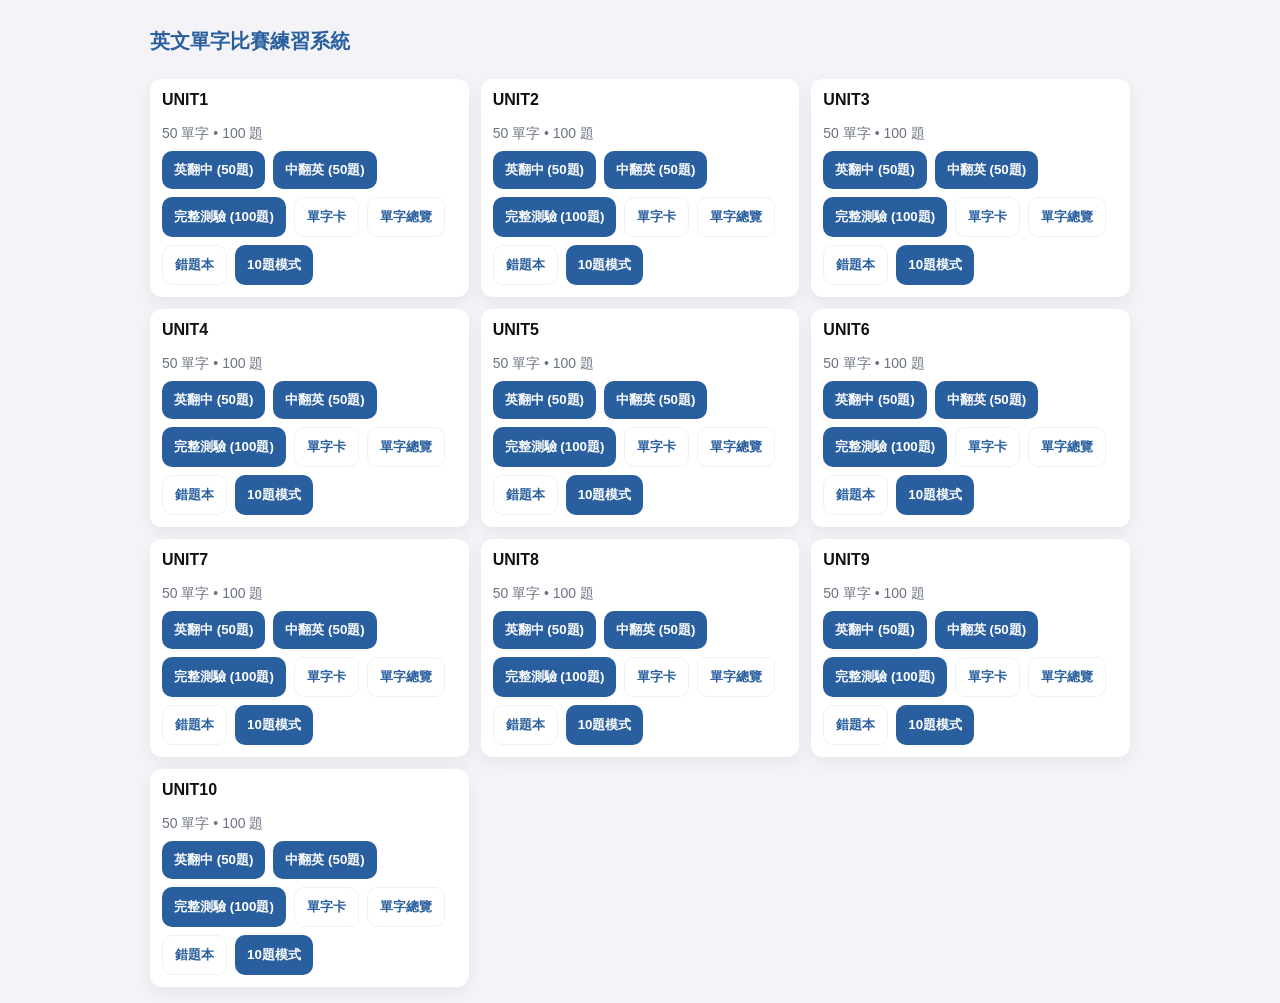
==== home.html @ c2f0bb26 "Add files via upload" ====
<!doctype html><html lang="zh-Hant"><head><meta charset="utf-8"><meta name="viewport" content="width=device-width,initial-scale=1"><title>英文單字比賽練習系統</title><link rel="stylesheet" href="styles.css"></head><body><div class="container"><header><h1>英文單字比賽練習系統</h1></header><main><div class="unit-list" id="unit-list"></div></main></div><script src="data.js"></script><script>
const unitList = document.getElementById('unit-list');
Object.keys(vocabByUnit).forEach(u=>{
  const card=document.createElement('div'); card.className='unit-card';
  const title=document.createElement('div'); title.innerHTML='<strong>'+u.toUpperCase()+'</strong>';
  const info=document.createElement('div'); info.className='status'; info.textContent=(vocabByUnit[u]||[]).length+' 單字 • 100 題';
  const controls=document.createElement('div'); controls.className='controls';
  const aBtn=document.createElement('button'); aBtn.className='btn'; aBtn.textContent='英翻中 (50題)'; aBtn.onclick=()=>location.href=BASE_PATH+'quiz.html?u='+u+'&mode=a';
  const bBtn=document.createElement('button'); bBtn.className='btn'; bBtn.textContent='中翻英 (50題)'; bBtn.onclick=()=>location.href=BASE_PATH+'quiz.html?u='+u+'&mode=b';
  const mBtn=document.createElement('button'); mBtn.className='btn'; mBtn.textContent='完整測驗 (100題)'; mBtn.onclick=()=>location.href=BASE_PATH+'quiz.html?u='+u+'&mode=mix';
  const fBtn=document.createElement('button'); fBtn.className='btn ghost'; fBtn.textContent='單字卡'; fBtn.onclick=()=>location.href=BASE_PATH+'flashcards.html?u='+u;
  const vBtn=document.createElement('button'); vBtn.className='btn ghost'; vBtn.textContent='單字總覽'; vBtn.onclick=()=>location.href=BASE_PATH+'vocab.html?u='+u;
  const wBtn=document.createElement('button'); wBtn.className='btn ghost'; wBtn.textContent='錯題本'; wBtn.onclick=()=>location.href=BASE_PATH+'wrongbook.html?u='+u;
  controls.appendChild(aBtn); controls.appendChild(bBtn); controls.appendChild(mBtn); controls.appendChild(fBtn); controls.appendChild(vBtn); controls.appendChild(wBtn);
  const tBtn=document.createElement('button'); tBtn.className='btn'; tBtn.textContent='10題模式'; tBtn.onclick=()=>location.href=BASE_PATH+'unit10.html?u='+u; controls.appendChild(tBtn);
  card.appendChild(title); card.appendChild(info); card.appendChild(controls);
  unitList.appendChild(card);
});
</script></body></html>
---- styles.css ----
:root{
  --bg:#F4F4F8;
  --card:#FFFFFF;
  --primary:#295f9e;
  --muted:#6b7280;
  --accent:#00b0ff;
  --success:#16a34a;
  --danger:#ef4444;
}
*{box-sizing:border-box}
body{background:var(--bg);color:#111;font-family:"Noto Sans TC",sans-serif;margin:0;padding:16px}
.container{max-width:980px;margin:0 auto}
header{display:flex;align-items:center;justify-content:space-between;padding:12px 0}
h1{margin:0;font-size:20px;color:var(--primary)}
.unit-list{display:grid;grid-template-columns:repeat(auto-fit,minmax(240px,1fr));gap:12px;margin-top:12px}
.unit-card{background:var(--card);border-radius:12px;padding:12px;box-shadow:0 6px 18px rgba(2,6,23,0.06);display:flex;flex-direction:column;gap:8px}
.btn{background:var(--primary);color:white;padding:10px 12px;border-radius:10px;border:0;font-weight:700;cursor:pointer}
.btn.ghost{background:transparent;border:1px solid rgba(0,0,0,0.06);color:var(--primary)}
.controls{display:flex;gap:8px;flex-wrap:wrap}
.vocab-list{margin-top:12px;display:flex;flex-direction:column;gap:8px}
.vocab-item{background:var(--card);padding:10px;border-radius:8px;display:flex;justify-content:space-between;align-items:center;box-shadow:0 4px 12px rgba(2,6,23,0.04)}
.card-center{max-width:720px;margin:18px auto;padding:18px;background:var(--card);border-radius:12px;box-shadow:0 8px 24px rgba(2,6,23,0.06);}
.choice{background:var(--card);padding:12px;margin:8px 0;border-radius:10px;cursor:pointer;box-shadow:0 4px 12px rgba(2,6,23,0.04)}
.choice.correct{border:2px solid var(--success);}
.choice.wrong{border:2px solid var(--danger);}
.status{color:var(--muted);margin-top:8px;font-size:14px}
@media (max-width:720px){body{padding:10px}.unit-list{grid-template-columns:1fr}}
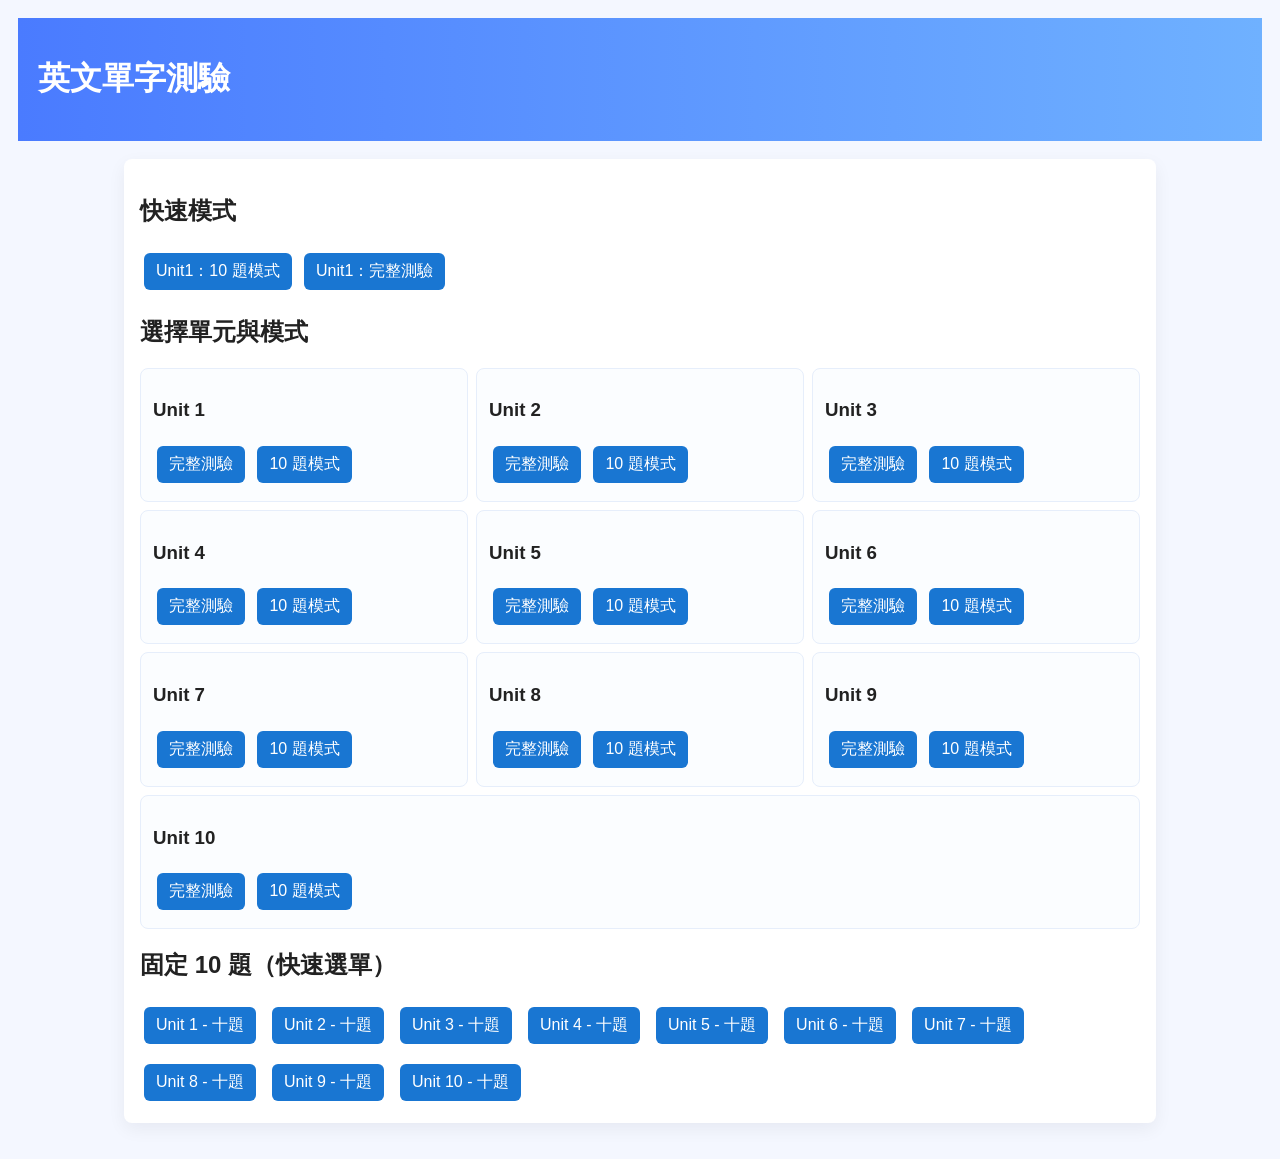
==== commit 676baa0e: "Add files via upload" ====
--- a/home.html
+++ b/home.html
@@ -1,19 +1,46 @@
-<!doctype html><html lang="zh-Hant"><head><meta charset="utf-8"><meta name="viewport" content="width=device-width,initial-scale=1"><title>英文單字比賽練習系統</title><link rel="stylesheet" href="styles.css"></head><body><div class="container"><header><h1>英文單字比賽練習系統</h1></header><main><div class="unit-list" id="unit-list"></div></main></div><script src="data.js"></script><script>
-const unitList = document.getElementById('unit-list');
-Object.keys(vocabByUnit).forEach(u=>{
-  const card=document.createElement('div'); card.className='unit-card';
-  const title=document.createElement('div'); title.innerHTML='<strong>'+u.toUpperCase()+'</strong>';
-  const info=document.createElement('div'); info.className='status'; info.textContent=(vocabByUnit[u]||[]).length+' 單字 • 100 題';
-  const controls=document.createElement('div'); controls.className='controls';
-  const aBtn=document.createElement('button'); aBtn.className='btn'; aBtn.textContent='英翻中 (50題)'; aBtn.onclick=()=>location.href=BASE_PATH+'quiz.html?u='+u+'&mode=a';
-  const bBtn=document.createElement('button'); bBtn.className='btn'; bBtn.textContent='中翻英 (50題)'; bBtn.onclick=()=>location.href=BASE_PATH+'quiz.html?u='+u+'&mode=b';
-  const mBtn=document.createElement('button'); mBtn.className='btn'; mBtn.textContent='完整測驗 (100題)'; mBtn.onclick=()=>location.href=BASE_PATH+'quiz.html?u='+u+'&mode=mix';
-  const fBtn=document.createElement('button'); fBtn.className='btn ghost'; fBtn.textContent='單字卡'; fBtn.onclick=()=>location.href=BASE_PATH+'flashcards.html?u='+u;
-  const vBtn=document.createElement('button'); vBtn.className='btn ghost'; vBtn.textContent='單字總覽'; vBtn.onclick=()=>location.href=BASE_PATH+'vocab.html?u='+u;
-  const wBtn=document.createElement('button'); wBtn.className='btn ghost'; wBtn.textContent='錯題本'; wBtn.onclick=()=>location.href=BASE_PATH+'wrongbook.html?u='+u;
-  controls.appendChild(aBtn); controls.appendChild(bBtn); controls.appendChild(mBtn); controls.appendChild(fBtn); controls.appendChild(vBtn); controls.appendChild(wBtn);
-  const tBtn=document.createElement('button'); tBtn.className='btn'; tBtn.textContent='10題模式'; tBtn.onclick=()=>location.href=BASE_PATH+'unit10.html?u='+u; controls.appendChild(tBtn);
-  card.appendChild(title); card.appendChild(info); card.appendChild(controls);
-  unitList.appendChild(card);
-});
-</script></body></html>+<!doctype html>
+<html lang="zh-Hant">
+<head><meta charset="utf-8"><meta name="viewport" content="width=device-width,initial-scale=1">
+<title>英文單字測驗</title>
+<link rel="stylesheet" href="./styles.css">
+</head>
+<body>
+<header><h1>英文單字測驗</h1></header>
+<main class="container">
+  <section class="panel">
+    <h2>快速模式</h2>
+    <div class="row">
+      <a class="btn" href="./unit10.html?u=1">Unit1：10 題模式</a>
+      <a class="btn" href="./quiz.html?u=1&mode=full">Unit1：完整測驗</a>
+    </div>
+  </section>
+  <section class="panel">
+    <h2>選擇單元與模式</h2>
+    <div id="units" class="units"></div>
+  </section>
+  <section class="panel">
+    <h2>固定 10 題（快速選單）</h2>
+    <div id="quick10" class="units"></div>
+  </section>
+</main>
+<script>
+const unitsBox = document.getElementById('units');
+for(let i=1;i<=10;i++){
+  const div = document.createElement('div');
+  div.className='unit';
+  div.innerHTML = `<h3>Unit ${i}</h3>
+    <a class="btn" href="./quiz.html?u=${i}&mode=full">完整測驗</a>
+    <a class="btn" href="./unit10.html?u=${i}">10 題模式</a>`;
+  unitsBox.appendChild(div);
+}
+const quick = document.getElementById('quick10');
+for(let u=1;u<=10;u++){
+  const a=document.createElement('a');
+  a.className='btn';
+  a.href=`./unit10.html?u=${u}`;
+  a.textContent = `Unit ${u} - 十題`;
+  quick.appendChild(a);
+}
+</script>
+</body>
+</html>
--- a/styles.css
+++ b/styles.css
@@ -1,27 +1,8 @@
-:root{
-  --bg:#F4F4F8;
-  --card:#FFFFFF;
-  --primary:#295f9e;
-  --muted:#6b7280;
-  --accent:#00b0ff;
-  --success:#16a34a;
-  --danger:#ef4444;
-}
-*{box-sizing:border-box}
-body{background:var(--bg);color:#111;font-family:"Noto Sans TC",sans-serif;margin:0;padding:16px}
-.container{max-width:980px;margin:0 auto}
-header{display:flex;align-items:center;justify-content:space-between;padding:12px 0}
-h1{margin:0;font-size:20px;color:var(--primary)}
-.unit-list{display:grid;grid-template-columns:repeat(auto-fit,minmax(240px,1fr));gap:12px;margin-top:12px}
-.unit-card{background:var(--card);border-radius:12px;padding:12px;box-shadow:0 6px 18px rgba(2,6,23,0.06);display:flex;flex-direction:column;gap:8px}
-.btn{background:var(--primary);color:white;padding:10px 12px;border-radius:10px;border:0;font-weight:700;cursor:pointer}
-.btn.ghost{background:transparent;border:1px solid rgba(0,0,0,0.06);color:var(--primary)}
-.controls{display:flex;gap:8px;flex-wrap:wrap}
-.vocab-list{margin-top:12px;display:flex;flex-direction:column;gap:8px}
-.vocab-item{background:var(--card);padding:10px;border-radius:8px;display:flex;justify-content:space-between;align-items:center;box-shadow:0 4px 12px rgba(2,6,23,0.04)}
-.card-center{max-width:720px;margin:18px auto;padding:18px;background:var(--card);border-radius:12px;box-shadow:0 8px 24px rgba(2,6,23,0.06);}
-.choice{background:var(--card);padding:12px;margin:8px 0;border-radius:10px;cursor:pointer;box-shadow:0 4px 12px rgba(2,6,23,0.04)}
-.choice.correct{border:2px solid var(--success);}
-.choice.wrong{border:2px solid var(--danger);}
-.status{color:var(--muted);margin-top:8px;font-size:14px}
-@media (max-width:720px){body{padding:10px}.unit-list{grid-template-columns:1fr}}
+body{font-family:'Noto Sans TC',sans-serif;background:#f4f7ff;color:#222;margin:0;padding:18px}
+header{background:linear-gradient(90deg,#4a7bff,#6fb1ff);color:white;padding:18px 20px}
+.container{max-width:1000px;margin:18px auto;background:#fff;padding:16px;border-radius:8px;box-shadow:0 6px 18px rgba(20,20,40,0.06)}
+.units{display:flex;flex-wrap:wrap;gap:8px}
+.unit{flex:1 1 220px;border:1px solid #e6eefb;padding:12px;border-radius:8px;background:#fbfdff}
+.btn{display:inline-block;padding:8px 12px;background:#1976d2;color:white;border-radius:6px;text-decoration:none;margin:6px 4px}
+.opts .opt{display:block;margin:8px 0;padding:10px;border-radius:8px;border:1px solid #ddd;background:#fff;text-align:left}
+.prompt{margin-bottom:12px}
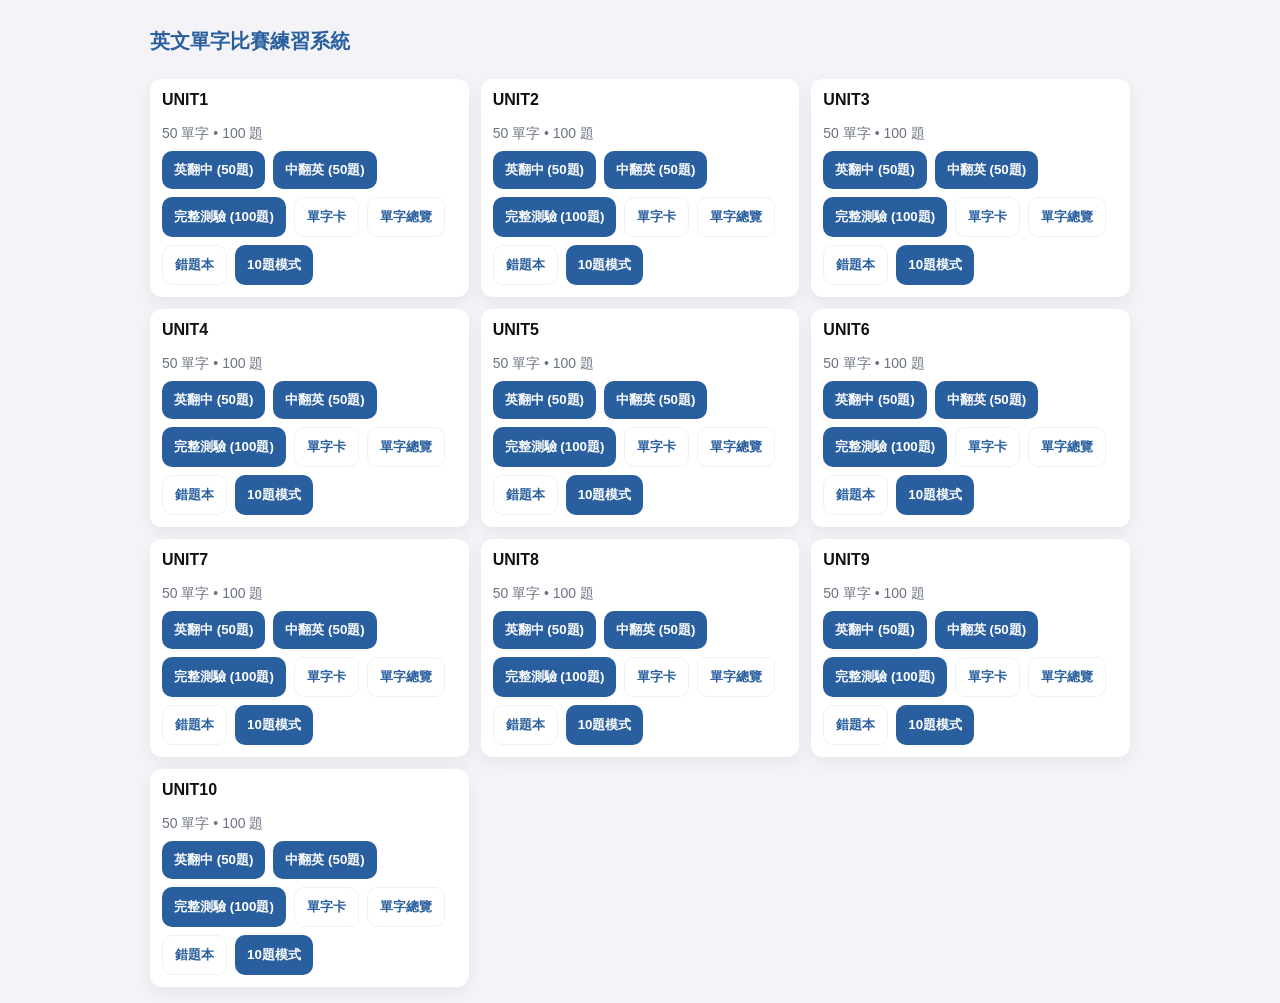
==== commit f193a62e: "Add files via upload" ====
--- a/home.html
+++ b/home.html
@@ -1,46 +1,19 @@
-<!doctype html>
-<html lang="zh-Hant">
-<head><meta charset="utf-8"><meta name="viewport" content="width=device-width,initial-scale=1">
-<title>英文單字測驗</title>
-<link rel="stylesheet" href="./styles.css">
-</head>
-<body>
-<header><h1>英文單字測驗</h1></header>
-<main class="container">
-  <section class="panel">
-    <h2>快速模式</h2>
-    <div class="row">
-      <a class="btn" href="./unit10.html?u=1">Unit1：10 題模式</a>
-      <a class="btn" href="./quiz.html?u=1&mode=full">Unit1：完整測驗</a>
-    </div>
-  </section>
-  <section class="panel">
-    <h2>選擇單元與模式</h2>
-    <div id="units" class="units"></div>
-  </section>
-  <section class="panel">
-    <h2>固定 10 題（快速選單）</h2>
-    <div id="quick10" class="units"></div>
-  </section>
-</main>
-<script>
-const unitsBox = document.getElementById('units');
-for(let i=1;i<=10;i++){
-  const div = document.createElement('div');
-  div.className='unit';
-  div.innerHTML = `<h3>Unit ${i}</h3>
-    <a class="btn" href="./quiz.html?u=${i}&mode=full">完整測驗</a>
-    <a class="btn" href="./unit10.html?u=${i}">10 題模式</a>`;
-  unitsBox.appendChild(div);
-}
-const quick = document.getElementById('quick10');
-for(let u=1;u<=10;u++){
-  const a=document.createElement('a');
-  a.className='btn';
-  a.href=`./unit10.html?u=${u}`;
-  a.textContent = `Unit ${u} - 十題`;
-  quick.appendChild(a);
-}
-</script>
-</body>
-</html>
+<!doctype html><html lang="zh-Hant"><head><meta charset="utf-8"><meta name="viewport" content="width=device-width,initial-scale=1"><title>英文單字比賽練習系統</title><link rel="stylesheet" href="styles.css"></head><body><div class="container"><header><h1>英文單字比賽練習系統</h1></header><main><div class="unit-list" id="unit-list"></div></main></div><script src="data.js"></script><script>
+const unitList = document.getElementById('unit-list');
+Object.keys(vocabByUnit).forEach(u=>{
+  const card=document.createElement('div'); card.className='unit-card';
+  const title=document.createElement('div'); title.innerHTML='<strong>'+u.toUpperCase()+'</strong>';
+  const info=document.createElement('div'); info.className='status'; info.textContent=(vocabByUnit[u]||[]).length+' 單字 • 100 題';
+  const controls=document.createElement('div'); controls.className='controls';
+  const aBtn=document.createElement('button'); aBtn.className='btn'; aBtn.textContent='英翻中 (50題)'; aBtn.onclick=()=>location.href=BASE_PATH+'quiz.html?u='+u+'&mode=a';
+  const bBtn=document.createElement('button'); bBtn.className='btn'; bBtn.textContent='中翻英 (50題)'; bBtn.onclick=()=>location.href=BASE_PATH+'quiz.html?u='+u+'&mode=b';
+  const mBtn=document.createElement('button'); mBtn.className='btn'; mBtn.textContent='完整測驗 (100題)'; mBtn.onclick=()=>location.href=BASE_PATH+'quiz.html?u='+u+'&mode=mix';
+  const fBtn=document.createElement('button'); fBtn.className='btn ghost'; fBtn.textContent='單字卡'; fBtn.onclick=()=>location.href=BASE_PATH+'flashcards.html?u='+u;
+  const vBtn=document.createElement('button'); vBtn.className='btn ghost'; vBtn.textContent='單字總覽'; vBtn.onclick=()=>location.href=BASE_PATH+'vocab.html?u='+u;
+  const wBtn=document.createElement('button'); wBtn.className='btn ghost'; wBtn.textContent='錯題本'; wBtn.onclick=()=>location.href=BASE_PATH+'wrongbook.html?u='+u;
+  controls.appendChild(aBtn); controls.appendChild(bBtn); controls.appendChild(mBtn); controls.appendChild(fBtn); controls.appendChild(vBtn); controls.appendChild(wBtn);
+  const tBtn=document.createElement('button'); tBtn.className='btn'; tBtn.textContent='10題模式'; tBtn.onclick=()=>location.href=BASE_PATH+'unit10.html?u='+u; controls.appendChild(tBtn);
+  card.appendChild(title); card.appendChild(info); card.appendChild(controls);
+  unitList.appendChild(card);
+});
+</script></body></html>
--- a/styles.css
+++ b/styles.css
@@ -1,8 +1,27 @@
-body{font-family:'Noto Sans TC',sans-serif;background:#f4f7ff;color:#222;margin:0;padding:18px}
-header{background:linear-gradient(90deg,#4a7bff,#6fb1ff);color:white;padding:18px 20px}
-.container{max-width:1000px;margin:18px auto;background:#fff;padding:16px;border-radius:8px;box-shadow:0 6px 18px rgba(20,20,40,0.06)}
-.units{display:flex;flex-wrap:wrap;gap:8px}
-.unit{flex:1 1 220px;border:1px solid #e6eefb;padding:12px;border-radius:8px;background:#fbfdff}
-.btn{display:inline-block;padding:8px 12px;background:#1976d2;color:white;border-radius:6px;text-decoration:none;margin:6px 4px}
-.opts .opt{display:block;margin:8px 0;padding:10px;border-radius:8px;border:1px solid #ddd;background:#fff;text-align:left}
-.prompt{margin-bottom:12px}
+:root{
+  --bg:#F4F4F8;
+  --card:#FFFFFF;
+  --primary:#295f9e;
+  --muted:#6b7280;
+  --accent:#00b0ff;
+  --success:#16a34a;
+  --danger:#ef4444;
+}
+*{box-sizing:border-box}
+body{background:var(--bg);color:#111;font-family:"Noto Sans TC",sans-serif;margin:0;padding:16px}
+.container{max-width:980px;margin:0 auto}
+header{display:flex;align-items:center;justify-content:space-between;padding:12px 0}
+h1{margin:0;font-size:20px;color:var(--primary)}
+.unit-list{display:grid;grid-template-columns:repeat(auto-fit,minmax(240px,1fr));gap:12px;margin-top:12px}
+.unit-card{background:var(--card);border-radius:12px;padding:12px;box-shadow:0 6px 18px rgba(2,6,23,0.06);display:flex;flex-direction:column;gap:8px}
+.btn{background:var(--primary);color:white;padding:10px 12px;border-radius:10px;border:0;font-weight:700;cursor:pointer}
+.btn.ghost{background:transparent;border:1px solid rgba(0,0,0,0.06);color:var(--primary)}
+.controls{display:flex;gap:8px;flex-wrap:wrap}
+.vocab-list{margin-top:12px;display:flex;flex-direction:column;gap:8px}
+.vocab-item{background:var(--card);padding:10px;border-radius:8px;display:flex;justify-content:space-between;align-items:center;box-shadow:0 4px 12px rgba(2,6,23,0.04)}
+.card-center{max-width:720px;margin:18px auto;padding:18px;background:var(--card);border-radius:12px;box-shadow:0 8px 24px rgba(2,6,23,0.06);}
+.choice{background:var(--card);padding:12px;margin:8px 0;border-radius:10px;cursor:pointer;box-shadow:0 4px 12px rgba(2,6,23,0.04)}
+.choice.correct{border:2px solid var(--success);}
+.choice.wrong{border:2px solid var(--danger);}
+.status{color:var(--muted);margin-top:8px;font-size:14px}
+@media (max-width:720px){body{padding:10px}.unit-list{grid-template-columns:1fr}}
